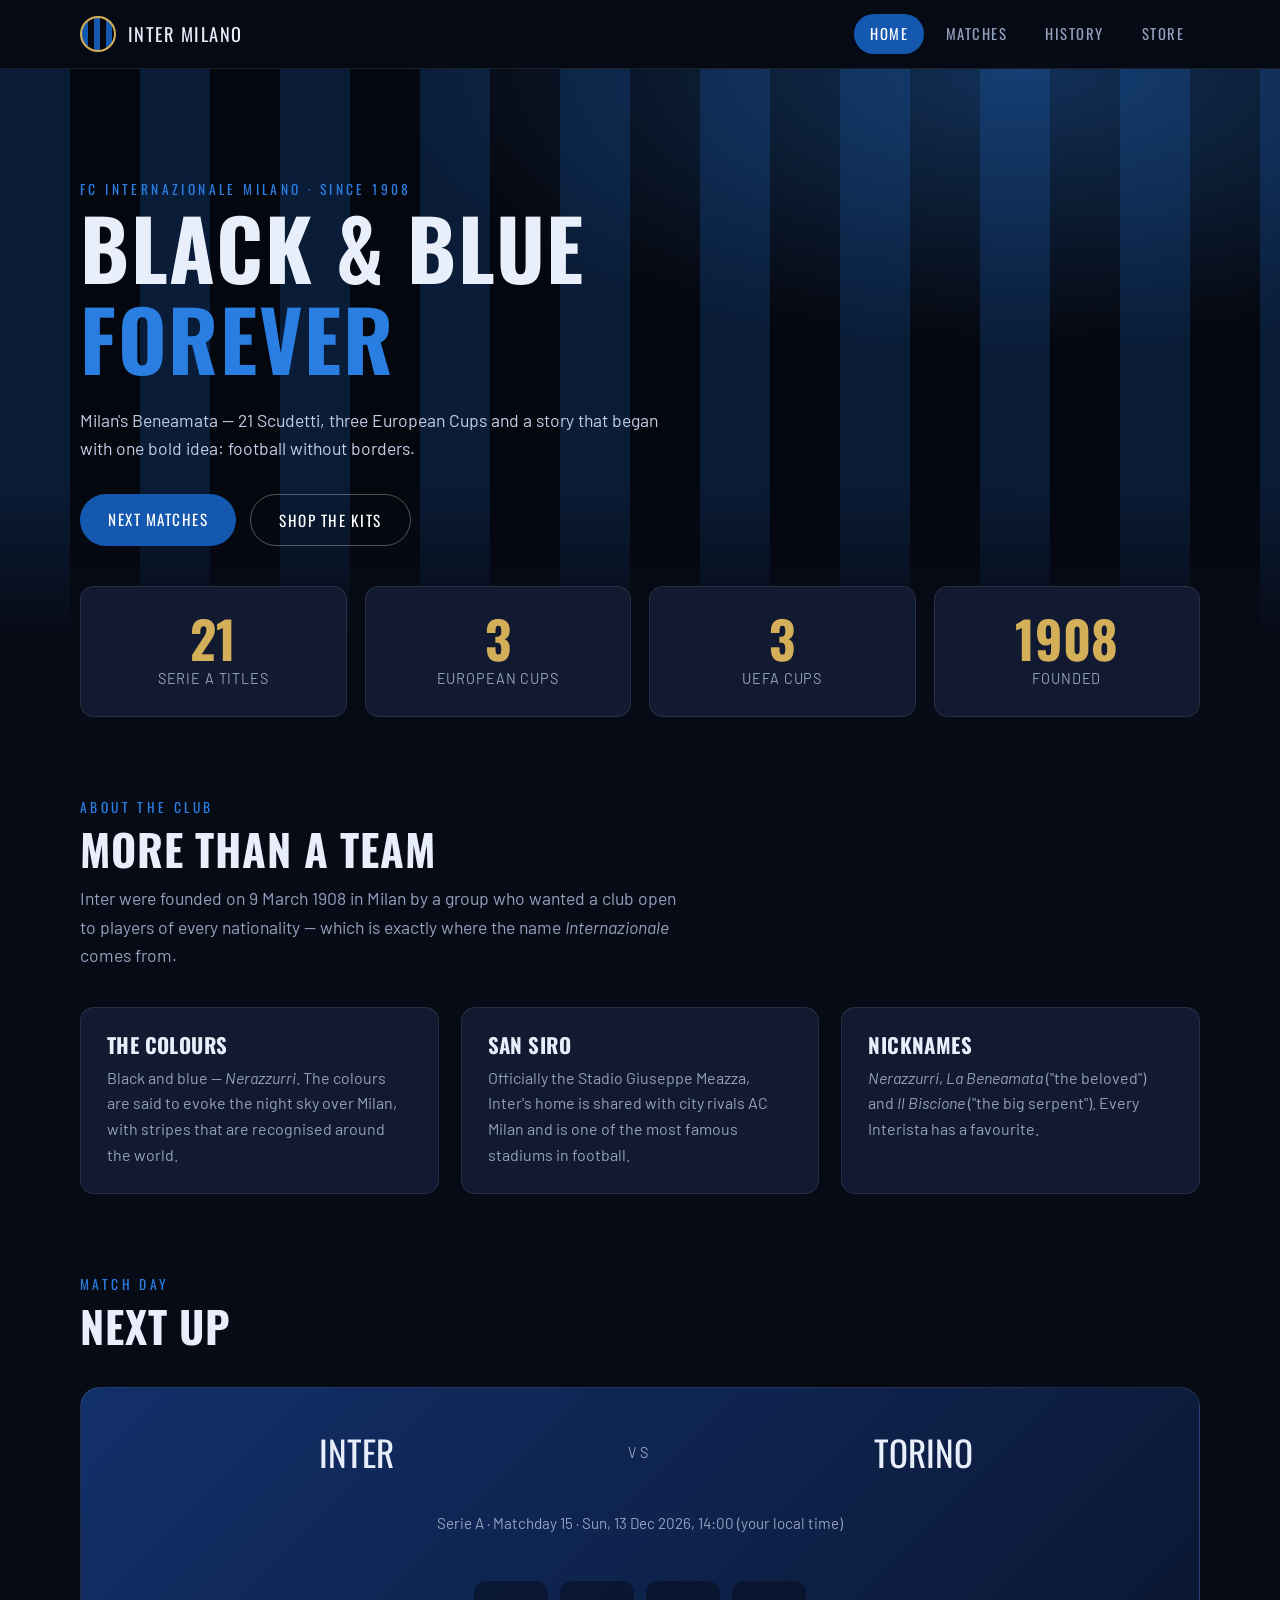
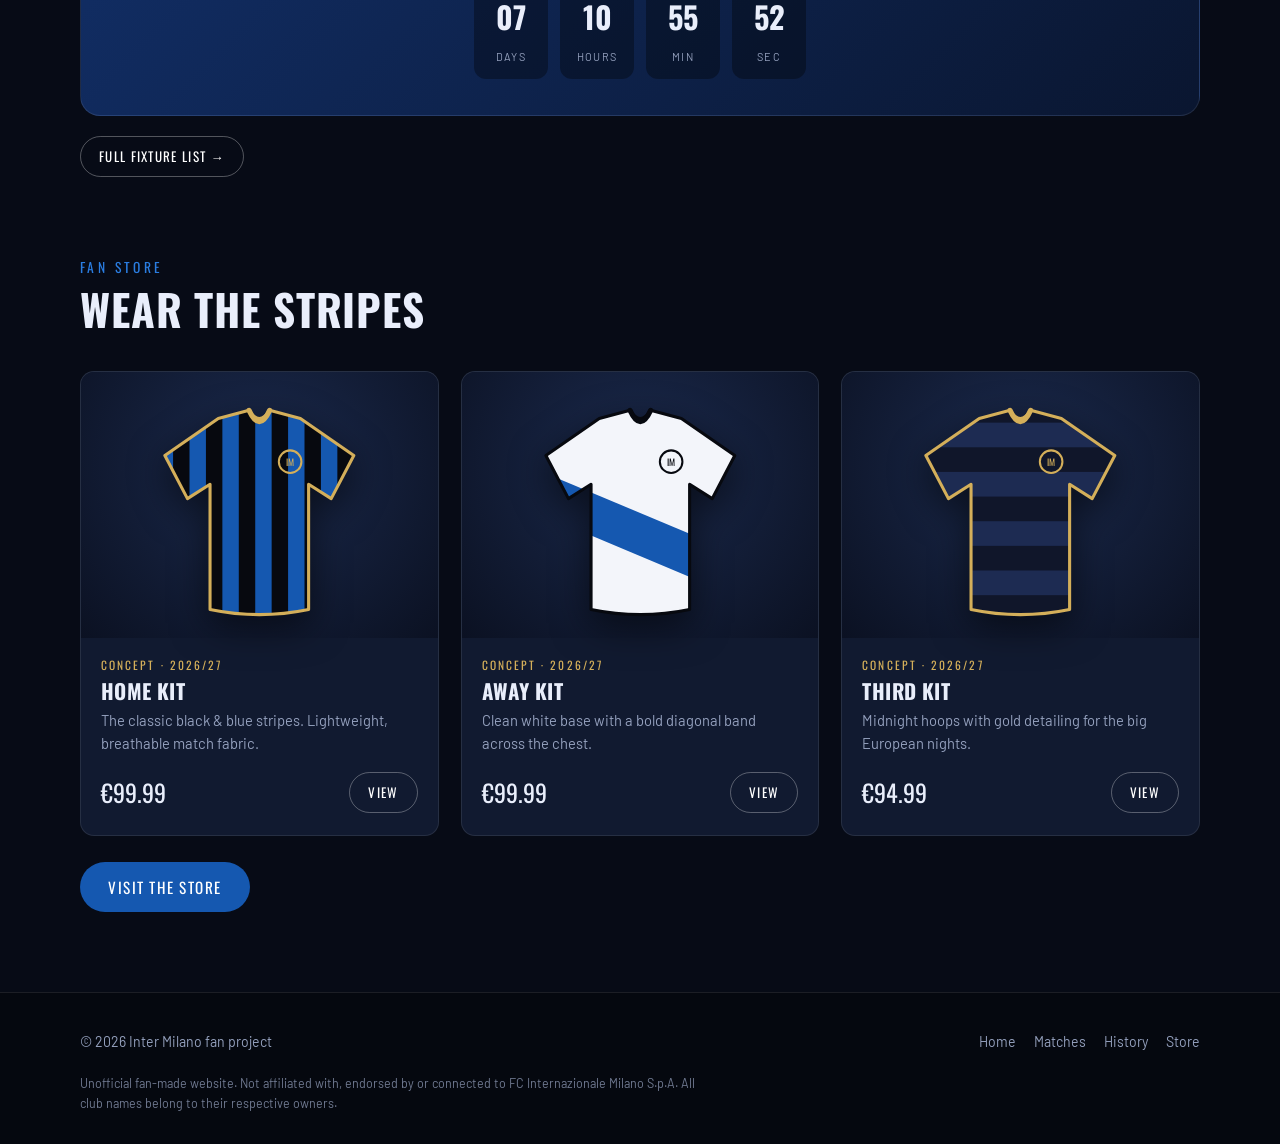
==== inter-site/index.html @ 7bbb0cbe "Add files via upload" ====
<!DOCTYPE html>
<html lang="en">
<head>
  <meta charset="UTF-8">
  <meta name="viewport" content="width=device-width, initial-scale=1">
  <title>Inter Milan Fan Site — Home</title>
  <meta name="description" content="Unofficial fan site for FC Internazionale Milano: the club, fixtures, history and fan store.">
  <link rel="preconnect" href="https://fonts.googleapis.com">
  <link rel="preconnect" href="https://fonts.gstatic.com" crossorigin>
  <link href="https://fonts.googleapis.com/css2?family=Barlow:wght@400;600&family=Oswald:wght@500;700&display=swap" rel="stylesheet">
  <link rel="stylesheet" href="css/style.css">
</head>
<body>

<header class="site-header">
  <div class="container nav">
    <a href="index.html" class="brand"><span class="brand-mark"></span> Inter Milano</a>
    <ul class="nav-links">
      <li><a href="index.html" class="active">Home</a></li>
      <li><a href="matches.html">Matches</a></li>
      <li><a href="history.html">History</a></li>
      <li><a href="store.html">Store</a></li>
    </ul>
    <button class="menu-toggle" aria-label="Open menu">☰</button>
  </div>
</header>

<main>
  <!-- HERO -->
  <section class="hero">
    <div class="container">
      <p class="eyebrow">FC Internazionale Milano · Since 1908</p>
      <h1>Black &amp; Blue <span>Forever</span></h1>
      <p class="lead">Milan's Beneamata — 21 Scudetti, three European Cups and a story that began with one bold idea: football without borders.</p>
      <div class="hero-actions">
        <a href="matches.html" class="btn">Next matches</a>
        <a href="store.html" class="btn ghost">Shop the kits</a>
      </div>
    </div>
  </section>

  <!-- STATS -->
  <div class="container">
    <div class="stats">
      <div class="stat"><b data-count="21">0</b><span>Serie A titles</span></div>
      <div class="stat"><b data-count="3">0</b><span>European Cups</span></div>
      <div class="stat"><b data-count="3">0</b><span>UEFA Cups</span></div>
      <div class="stat"><b data-count="1908">1908</b><span>Founded</span></div>
    </div>
  </div>

  <!-- ABOUT -->
  <section>
    <div class="container">
      <div class="section-head">
        <p class="eyebrow">About the club</p>
        <h2>More than a team</h2>
        <p class="lead" style="margin-top:12px">Inter were founded on 9 March 1908 in Milan by a group who wanted a club open to players of every nationality — which is exactly where the name <em>Internazionale</em> comes from.</p>
      </div>
      <div class="grid cols-3">
        <div class="card">
          <h3>The Colours</h3>
          <p>Black and blue — <em>Nerazzurri</em>. The colours are said to evoke the night sky over Milan, with stripes that are recognised around the world.</p>
        </div>
        <div class="card">
          <h3>San Siro</h3>
          <p>Officially the Stadio Giuseppe Meazza, Inter's home is shared with city rivals AC Milan and is one of the most famous stadiums in football.</p>
        </div>
        <div class="card">
          <h3>Nicknames</h3>
          <p><em>Nerazzurri</em>, <em>La Beneamata</em> ("the beloved") and <em>Il Biscione</em> ("the big serpent"). Every Interista has a favourite.</p>
        </div>
      </div>
    </div>
  </section>

  <!-- NEXT MATCH -->
  <section style="padding-top:0">
    <div class="container">
      <div class="section-head">
        <p class="eyebrow">Match day</p>
        <h2>Next up</h2>
      </div>
      <div class="next-match" id="nextMatch"></div>
      <p style="margin-top:20px"><a href="matches.html" class="btn ghost small">Full fixture list →</a></p>
    </div>
  </section>

  <!-- STORE TEASER -->
  <section style="padding-top:0">
    <div class="container">
      <div class="section-head">
        <p class="eyebrow">Fan store</p>
        <h2>Wear the stripes</h2>
      </div>
      <div class="grid cols-3" id="featuredKits"></div>
      <p style="margin-top:26px"><a href="store.html" class="btn">Visit the store</a></p>
    </div>
  </section>
</main>

<footer class="site-footer">
  <div class="container">
    <div class="footer-grid">
      <div>© <span data-year></span> Inter Milano fan project</div>
      <ul class="footer-links">
        <li><a href="index.html">Home</a></li>
        <li><a href="matches.html">Matches</a></li>
        <li><a href="history.html">History</a></li>
        <li><a href="store.html">Store</a></li>
      </ul>
    </div>
    <p class="disclaimer">Unofficial fan-made website. Not affiliated with, endorsed by or connected to FC Internazionale Milano S.p.A. All club names belong to their respective owners.</p>
  </div>
</footer>

<script src="js/data.js"></script>
<script src="js/main.js"></script>
</body>
</html>
---- inter-site/css/style.css ----
/* ============ Nerazzurri fan site — shared styles ============ */
:root {
  --blue: #1558b0;
  --blue-bright: #2a7de1;
  --navy: #070b16;
  --ink: #0d1322;
  --card: #111a30;
  --line: rgba(255, 255, 255, 0.09);
  --text: #e9eefb;
  --muted: #94a0bd;
  --gold: #d4af5a;
  --radius: 14px;
  --font-display: "Oswald", "Arial Narrow", Impact, sans-serif;
  --font-body: "Barlow", system-ui, -apple-system, "Segoe UI", Roboto, sans-serif;
}

* { box-sizing: border-box; margin: 0; padding: 0; }
html { scroll-behavior: smooth; }
body {
  font-family: var(--font-body);
  background: var(--navy);
  color: var(--text);
  line-height: 1.6;
  -webkit-font-smoothing: antialiased;
}
img, svg { max-width: 100%; display: block; }
a { color: inherit; text-decoration: none; }
button { font: inherit; cursor: pointer; }
.container { width: min(1120px, 100% - 40px); margin-inline: auto; }

h1, h2, h3 { font-family: var(--font-display); text-transform: uppercase; letter-spacing: 0.02em; line-height: 1.1; }
h1 { font-size: clamp(2.6rem, 7vw, 5.2rem); }
h2 { font-size: clamp(1.8rem, 4vw, 2.7rem); }
h3 { font-size: 1.3rem; }
.eyebrow { font-family: var(--font-display); letter-spacing: 0.25em; text-transform: uppercase; font-size: 0.85rem; color: var(--blue-bright); }
.lead { color: var(--muted); font-size: 1.1rem; max-width: 60ch; }

/* ---------- Header ---------- */
.site-header {
  position: sticky; top: 0; z-index: 50;
  background: rgba(7, 11, 22, 0.85);
  backdrop-filter: blur(12px);
  border-bottom: 1px solid var(--line);
}
.nav { display: flex; align-items: center; justify-content: space-between; height: 68px; }
.brand { display: flex; align-items: center; gap: 12px; font-family: var(--font-display); text-transform: uppercase; letter-spacing: 0.08em; font-size: 1.15rem; }
.brand-mark {
  width: 36px; height: 36px; border-radius: 50%;
  background: repeating-linear-gradient(90deg, var(--blue) 0 6px, #05070d 6px 12px);
  border: 2px solid var(--gold);
}
.nav-links { display: flex; gap: 6px; list-style: none; }
.nav-links a {
  display: block; padding: 8px 16px; border-radius: 999px;
  font-family: var(--font-display); text-transform: uppercase; letter-spacing: 0.1em; font-size: 0.92rem;
  color: var(--muted); transition: 0.2s;
}
.nav-links a:hover, .nav-links a.active { color: #fff; background: var(--blue); }
.cart-btn { position: relative; background: transparent; color: var(--text); border: 1px solid var(--line); border-radius: 999px; padding: 8px 16px; font-family: var(--font-display); letter-spacing: 0.08em; text-transform: uppercase; font-size: 0.88rem; }
.cart-btn:hover { border-color: var(--blue-bright); }
.cart-count { display: inline-grid; place-items: center; min-width: 20px; height: 20px; margin-left: 6px; padding: 0 6px; border-radius: 99px; background: var(--blue-bright); font-size: 0.75rem; }
.menu-toggle { display: none; background: none; border: 1px solid var(--line); color: var(--text); width: 42px; height: 42px; border-radius: 10px; font-size: 1.3rem; }
.nav-right { display: flex; gap: 10px; align-items: center; }

/* ---------- Hero ---------- */
.hero {
  position: relative; overflow: hidden; padding: 110px 0 90px;
  background:
    radial-gradient(900px 400px at 80% 0%, rgba(42, 125, 225, 0.35), transparent 70%),
    repeating-linear-gradient(90deg, rgba(21, 88, 176, 0.22) 0 70px, rgba(0, 0, 0, 0.35) 70px 140px),
    var(--navy);
}
.hero::after { content: ""; position: absolute; inset: auto 0 0 0; height: 160px; background: linear-gradient(transparent, var(--navy)); }
.hero .container { position: relative; z-index: 2; }
.hero h1 span { color: var(--blue-bright); display: block; }
.hero .lead { margin: 22px 0 32px; color: #c3cde6; }
.hero-actions { display: flex; flex-wrap: wrap; gap: 14px; }

.page-hero { padding: 70px 0 40px; border-bottom: 1px solid var(--line);
  background: radial-gradient(700px 260px at 85% 0%, rgba(42, 125, 225, 0.28), transparent 70%), var(--navy); }
.page-hero h1 { font-size: clamp(2.2rem, 5vw, 3.6rem); margin: 8px 0 12px; }

/* ---------- Buttons ---------- */
.btn {
  display: inline-block; border: 0; border-radius: 999px; padding: 13px 28px;
  font-family: var(--font-display); letter-spacing: 0.1em; text-transform: uppercase; font-size: 0.95rem;
  background: var(--blue); color: #fff; transition: 0.2s;
}
.btn:hover { background: var(--blue-bright); transform: translateY(-2px); }
.btn.ghost { background: transparent; border: 1px solid rgba(255, 255, 255, 0.3); }
.btn.ghost:hover { border-color: #fff; background: rgba(255, 255, 255, 0.06); }
.btn.small { padding: 9px 18px; font-size: 0.82rem; }

/* ---------- Sections ---------- */
section { padding: 80px 0; }
.section-head { margin-bottom: 38px; }
.section-head h2 { margin-top: 6px; }
.grid { display: grid; gap: 22px; }
.grid.cols-3 { grid-template-columns: repeat(3, 1fr); }
.grid.cols-4 { grid-template-columns: repeat(4, 1fr); }
.card { background: var(--card); border: 1px solid var(--line); border-radius: var(--radius); padding: 26px; }
.card h3 { margin-bottom: 8px; }
.card p { color: var(--muted); }

/* stats */
.stats { display: grid; grid-template-columns: repeat(4, 1fr); gap: 18px; margin-top: -50px; position: relative; z-index: 5; }
.stat { background: var(--card); border: 1px solid var(--line); border-radius: var(--radius); padding: 26px 20px; text-align: center; }
.stat b { display: block; font-family: var(--font-display); font-size: clamp(2.2rem, 5vw, 3.2rem); color: var(--gold); line-height: 1; }
.stat span { color: var(--muted); font-size: 0.9rem; letter-spacing: 0.06em; text-transform: uppercase; }

/* next match banner */
.next-match { display: grid; grid-template-columns: 1fr auto 1fr; align-items: center; gap: 24px; text-align: center; background: linear-gradient(135deg, #12306a, #0a1630); border: 1px solid var(--line); border-radius: 20px; padding: 36px 28px; }
.next-match .team { font-family: var(--font-display); font-size: clamp(1.4rem, 3vw, 2.2rem); text-transform: uppercase; }
.next-match .vs { color: var(--muted); font-size: 0.9rem; letter-spacing: 0.3em; }
.next-meta { color: var(--muted); margin-top: 6px; font-size: 0.95rem; }
.countdown { display: flex; gap: 12px; justify-content: center; margin-top: 22px; grid-column: 1 / -1; }
.countdown div { min-width: 74px; padding: 12px 8px; background: rgba(0, 0, 0, 0.35); border-radius: 12px; }
.countdown b { display: block; font-family: var(--font-display); font-size: 1.9rem; }
.countdown small { color: var(--muted); text-transform: uppercase; font-size: 0.68rem; letter-spacing: 0.12em; }

/* ---------- Matches ---------- */
.filters { display: flex; gap: 10px; flex-wrap: wrap; margin-bottom: 28px; }
.chip { border: 1px solid var(--line); background: transparent; color: var(--muted); border-radius: 999px; padding: 8px 20px; font-family: var(--font-display); letter-spacing: 0.08em; text-transform: uppercase; font-size: 0.85rem; }
.chip.active, .chip:hover { background: var(--blue); color: #fff; border-color: var(--blue); }
.match-list { display: grid; gap: 12px; }
.match { display: grid; grid-template-columns: 110px 1fr auto 1fr 90px; align-items: center; gap: 16px; background: var(--card); border: 1px solid var(--line); border-radius: var(--radius); padding: 16px 22px; transition: 0.2s; }
.match:hover { border-color: var(--blue-bright); transform: translateX(3px); }
.match .when { font-family: var(--font-display); text-transform: uppercase; letter-spacing: 0.05em; }
.match .when small { display: block; color: var(--muted); font-family: var(--font-body); font-size: 0.78rem; letter-spacing: 0; text-transform: none; }
.match .t { font-family: var(--font-display); text-transform: uppercase; font-size: 1.15rem; }
.match .t.home { text-align: right; }
.match .score { min-width: 86px; text-align: center; padding: 6px 14px; border-radius: 8px; background: #05080f; font-family: var(--font-display); font-size: 1.25rem; letter-spacing: 0.08em; }
.match .score.tbc { color: var(--muted); font-size: 0.95rem; }
.match .badge { justify-self: end; font-size: 0.72rem; font-family: var(--font-display); letter-spacing: 0.1em; text-transform: uppercase; padding: 4px 10px; border-radius: 99px; border: 1px solid var(--line); color: var(--muted); }
.match .badge.next { background: var(--blue); color: #fff; border-color: var(--blue); }
.match .t.us { color: var(--blue-bright); }
.note { margin-top: 26px; padding: 14px 18px; border-left: 3px solid var(--gold); background: rgba(212, 175, 90, 0.08); color: #cfc29a; border-radius: 6px; font-size: 0.92rem; }

/* ---------- Timeline (history) ---------- */
.timeline { position: relative; margin: 20px 0; padding-left: 34px; }
.timeline::before { content: ""; position: absolute; left: 8px; top: 6px; bottom: 6px; width: 2px; background: linear-gradient(var(--blue-bright), var(--line)); }
.tl-item { position: relative; margin-bottom: 34px; opacity: 0; transform: translateY(18px); transition: 0.6s; }
.tl-item.show { opacity: 1; transform: none; }
.tl-item::before { content: ""; position: absolute; left: -34px; top: 8px; width: 18px; height: 18px; border-radius: 50%; background: var(--navy); border: 3px solid var(--blue-bright); }
.tl-item.gold::before { border-color: var(--gold); background: var(--gold); }
.tl-year { font-family: var(--font-display); font-size: 1.7rem; color: var(--blue-bright); }
.tl-item.gold .tl-year { color: var(--gold); }
.tl-item h3 { margin: 2px 0 6px; }
.tl-item p { color: var(--muted); max-width: 70ch; }
.two-col { display: grid; grid-template-columns: 1.4fr 1fr; gap: 40px; align-items: start; }
.facts { list-style: none; display: grid; gap: 10px; }
.facts li { display: flex; justify-content: space-between; gap: 14px; padding: 12px 0; border-bottom: 1px solid var(--line); }
.facts li span:first-child { color: var(--muted); }
.facts li span:last-child { font-weight: 600; text-align: right; }
.legends { display: grid; grid-template-columns: repeat(4, 1fr); gap: 18px; }
.legend { text-align: center; }
.legend .avatar { width: 88px; height: 88px; border-radius: 50%; margin: 0 auto 12px; display: grid; place-items: center; font-family: var(--font-display); font-size: 1.6rem; background: repeating-linear-gradient(90deg, var(--blue) 0 9px, #05070d 9px 18px); border: 2px solid var(--gold); }
.legend h3 { font-size: 1.05rem; }
.legend p { color: var(--muted); font-size: 0.88rem; }

/* ---------- Store ---------- */
.kit-card { background: var(--card); border: 1px solid var(--line); border-radius: var(--radius); overflow: hidden; display: flex; flex-direction: column; transition: 0.25s; }
.kit-card:hover { transform: translateY(-5px); border-color: var(--blue-bright); }
.kit-visual { background: radial-gradient(circle at 50% 35%, #1b2a4d, #0b1122); padding: 26px 20px 10px; }
.kit-visual svg { width: 100%; height: auto; max-height: 230px; margin: 0 auto; filter: drop-shadow(0 12px 18px rgba(0, 0, 0, 0.55)); }
.kit-body { padding: 18px 20px 22px; display: flex; flex-direction: column; gap: 6px; flex: 1; }
.kit-tag { font-family: var(--font-display); text-transform: uppercase; letter-spacing: 0.18em; font-size: 0.72rem; color: var(--gold); }
.kit-body p { color: var(--muted); font-size: 0.92rem; flex: 1; }
.kit-row { display: flex; align-items: center; justify-content: space-between; margin-top: 10px; gap: 10px; }
.price { font-family: var(--font-display); font-size: 1.5rem; }
.sizes { display: flex; gap: 6px; margin-top: 8px; }
.size { width: 36px; height: 32px; border: 1px solid var(--line); background: transparent; color: var(--muted); border-radius: 8px; font-size: 0.8rem; }
.size.active { background: var(--blue); border-color: var(--blue); color: #fff; }

/* cart drawer */
.drawer-bg { position: fixed; inset: 0; background: rgba(0, 0, 0, 0.6); opacity: 0; pointer-events: none; transition: 0.25s; z-index: 90; }
.drawer-bg.open { opacity: 1; pointer-events: auto; }
.drawer { position: fixed; top: 0; right: 0; bottom: 0; width: min(400px, 100%); background: var(--ink); border-left: 1px solid var(--line); transform: translateX(100%); transition: 0.3s; z-index: 100; display: flex; flex-direction: column; }
.drawer.open { transform: none; }
.drawer-head { display: flex; justify-content: space-between; align-items: center; padding: 20px 22px; border-bottom: 1px solid var(--line); }
.drawer-head button { background: none; border: 0; color: var(--text); font-size: 1.5rem; }
.drawer-items { flex: 1; overflow-y: auto; padding: 8px 22px; }
.cart-line { display: grid; grid-template-columns: 1fr auto; gap: 4px 10px; padding: 14px 0; border-bottom: 1px solid var(--line); }
.cart-line small { color: var(--muted); }
.qty { display: flex; align-items: center; gap: 8px; margin-top: 6px; }
.qty button { width: 26px; height: 26px; border-radius: 6px; border: 1px solid var(--line); background: transparent; color: var(--text); }
.drawer-foot { padding: 20px 22px; border-top: 1px solid var(--line); display: grid; gap: 14px; }
.total { display: flex; justify-content: space-between; font-family: var(--font-display); font-size: 1.3rem; }
.empty { color: var(--muted); padding: 30px 0; text-align: center; }

.toast { position: fixed; left: 50%; bottom: 28px; transform: translate(-50%, 30px); background: var(--blue); color: #fff; padding: 12px 22px; border-radius: 999px; opacity: 0; pointer-events: none; transition: 0.3s; z-index: 120; font-weight: 600; }
.toast.show { opacity: 1; transform: translate(-50%, 0); }

/* ---------- Footer ---------- */
.site-footer { border-top: 1px solid var(--line); padding: 38px 0 30px; color: var(--muted); font-size: 0.88rem; background: #05080f; }
.footer-grid { display: flex; justify-content: space-between; flex-wrap: wrap; gap: 20px; }
.footer-links { display: flex; gap: 18px; list-style: none; }
.footer-links a:hover { color: #fff; }
.disclaimer { margin-top: 20px; font-size: 0.78rem; opacity: 0.75; max-width: 90ch; }

/* ---------- Responsive ---------- */
@media (max-width: 900px) {
  .grid.cols-3, .grid.cols-4, .legends { grid-template-columns: repeat(2, 1fr); }
  .stats { grid-template-columns: repeat(2, 1fr); }
  .two-col { grid-template-columns: 1fr; }
  .match { grid-template-columns: 1fr auto 1fr; row-gap: 8px; }
  .match .when { grid-column: 1 / -1; display: flex; gap: 10px; align-items: baseline; }
  .match .badge { grid-column: 1 / -1; justify-self: start; }
}
@media (max-width: 720px) {
  .menu-toggle { display: block; }
  .nav-links { position: absolute; top: 68px; left: 0; right: 0; flex-direction: column; background: var(--ink); padding: 12px 20px 20px; border-bottom: 1px solid var(--line); display: none; }
  .nav-links.open { display: flex; }
  .grid.cols-3, .grid.cols-4, .legends { grid-template-columns: 1fr; }
  .next-match { grid-template-columns: 1fr; }
  section { padding: 56px 0; }
  .hero { padding: 80px 0 70px; }
}
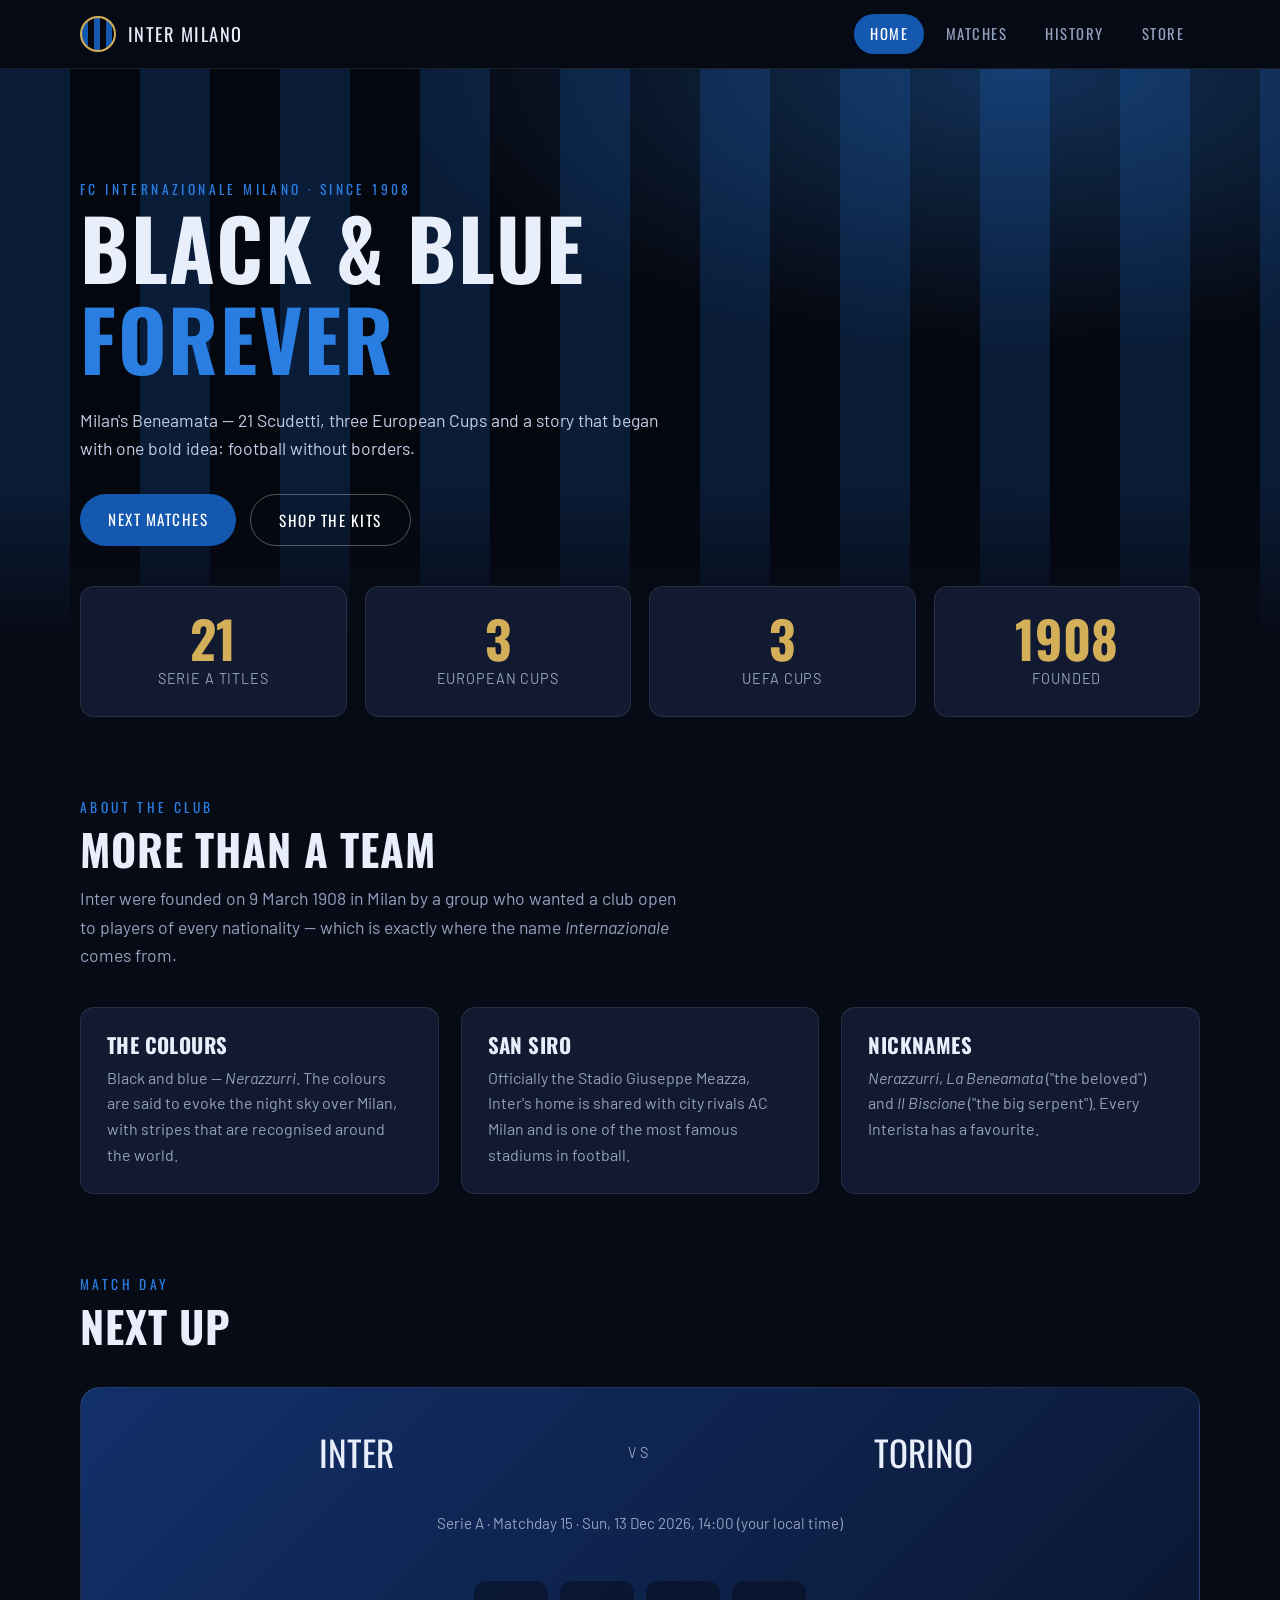
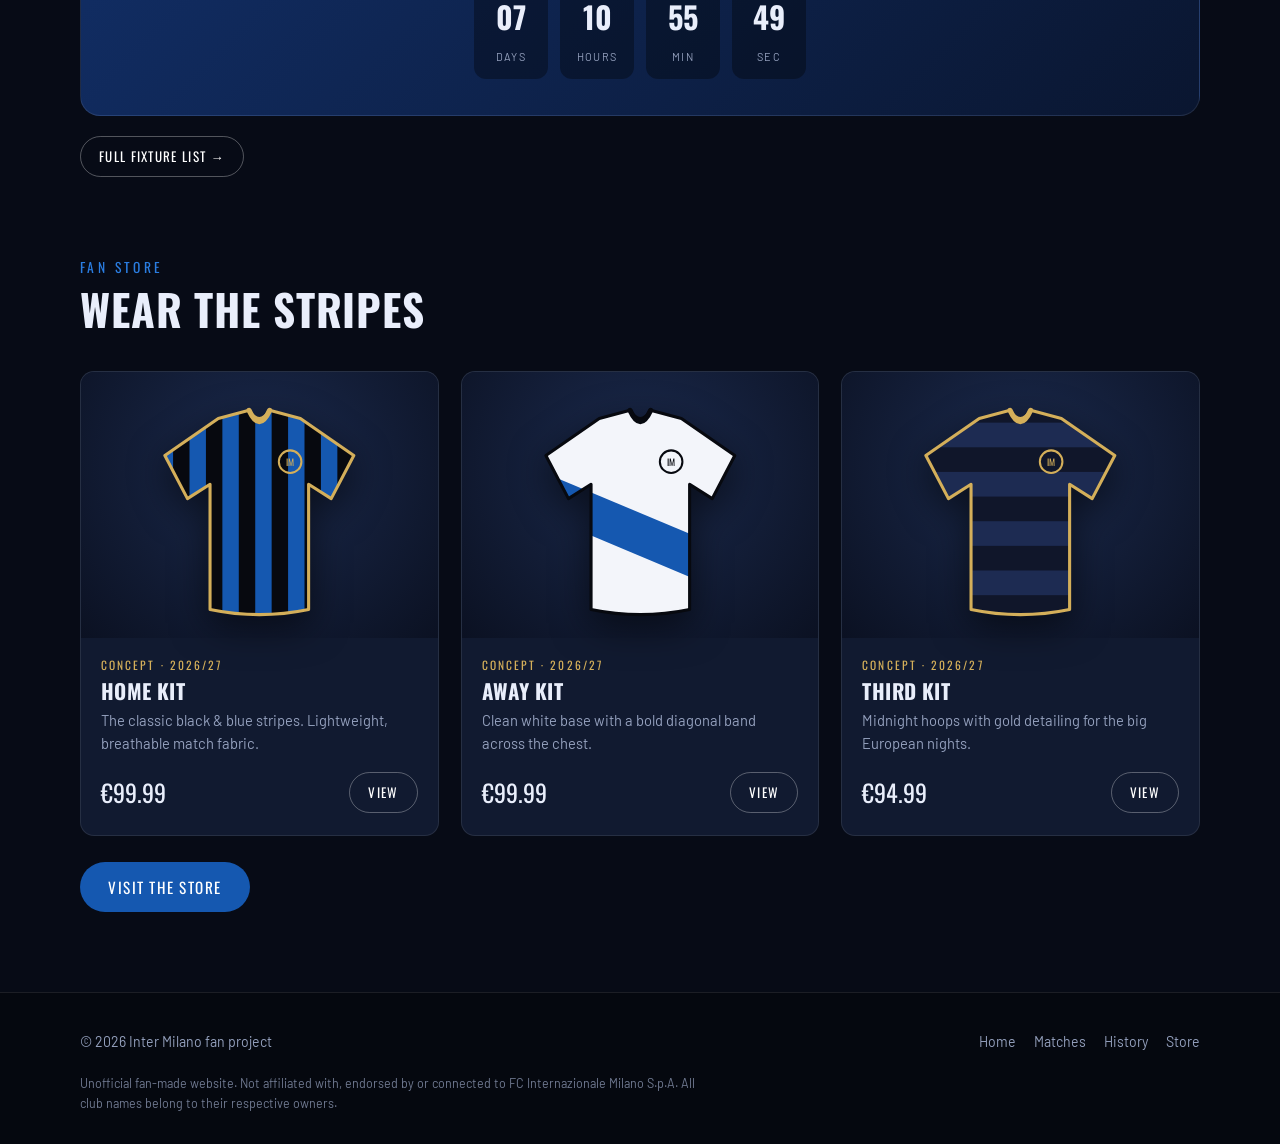
==== commit 62ac75ef: "Update index.html" ====
--- a/inter-site/index.html
+++ b/inter-site/index.html
@@ -113,7 +113,8 @@
     <p class="disclaimer">Unofficial fan-made website. Not affiliated with, endorsed by or connected to FC Internazionale Milano S.p.A. All club names belong to their respective owners.</p>
   </div>
 </footer>
-
+  
+<link rel="stylesheet" href="css/style.css">
 <script src="js/data.js"></script>
 <script src="js/main.js"></script>
 </body>
